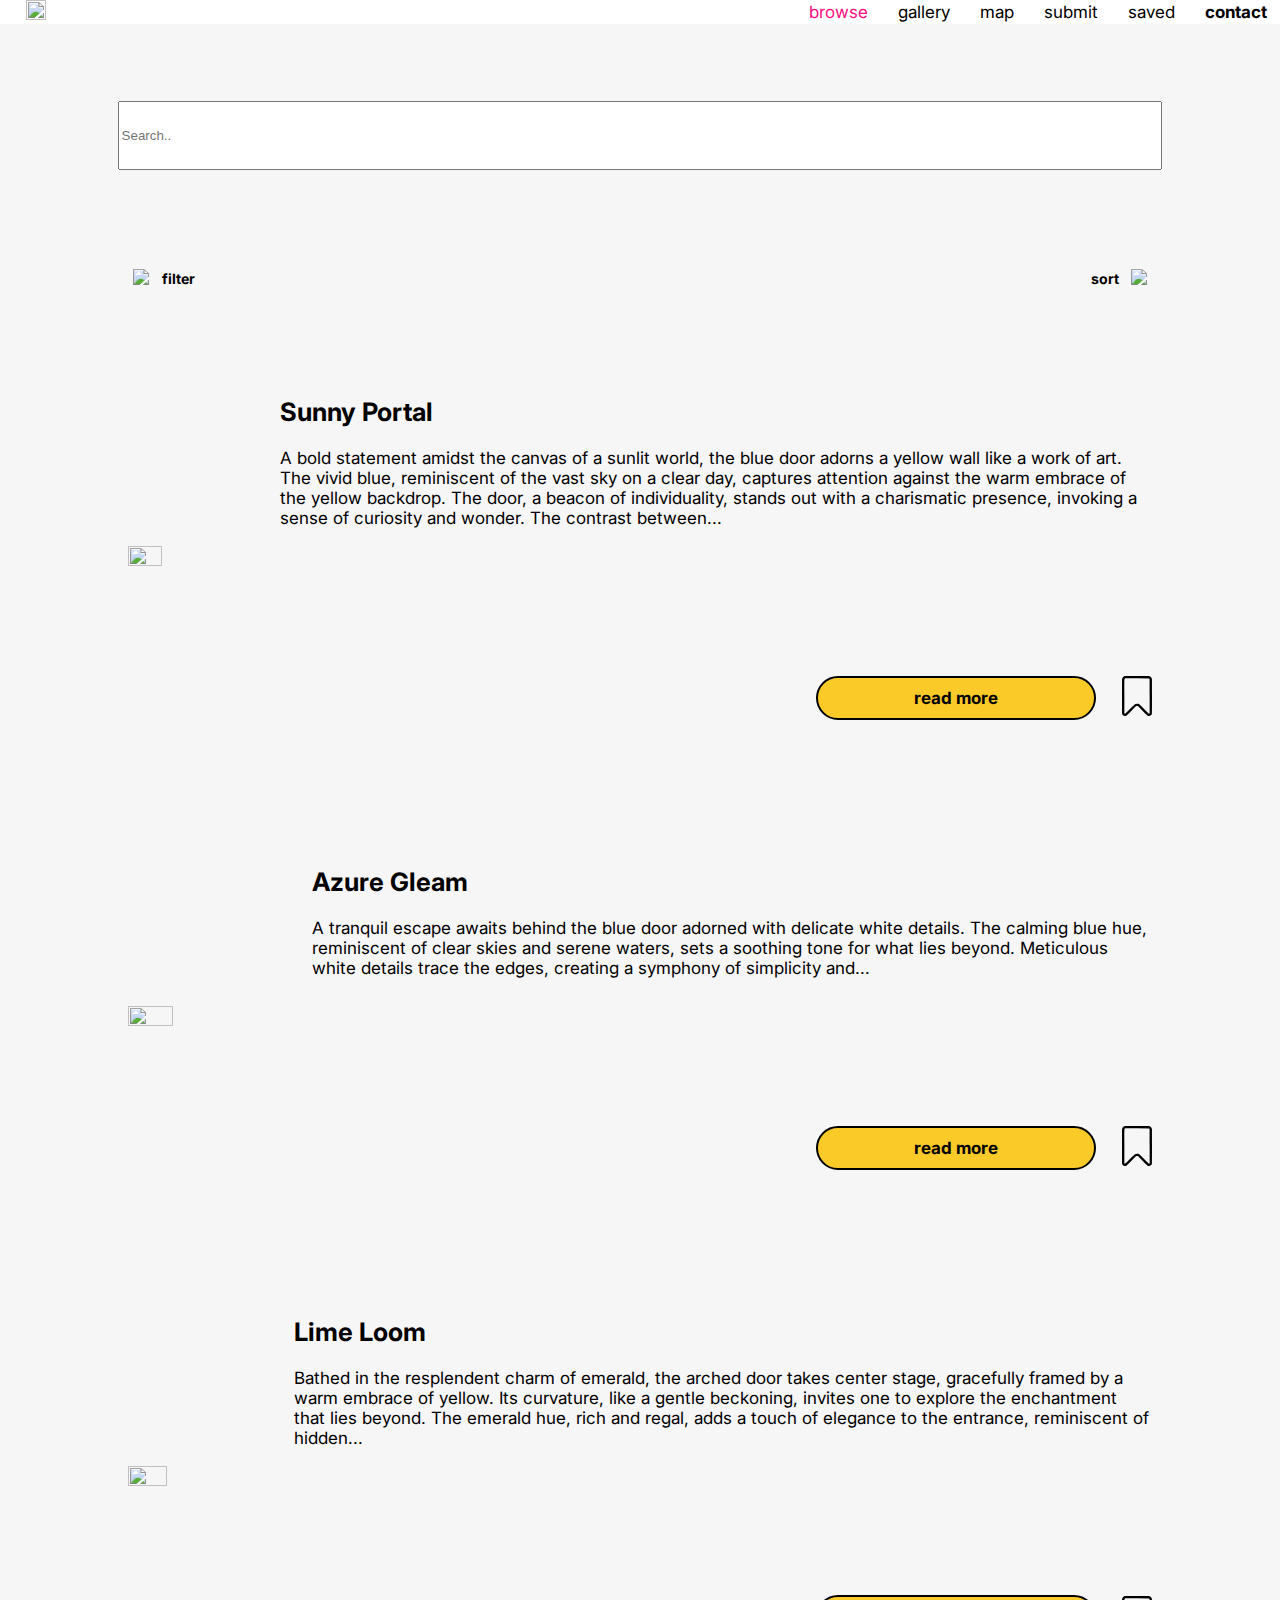
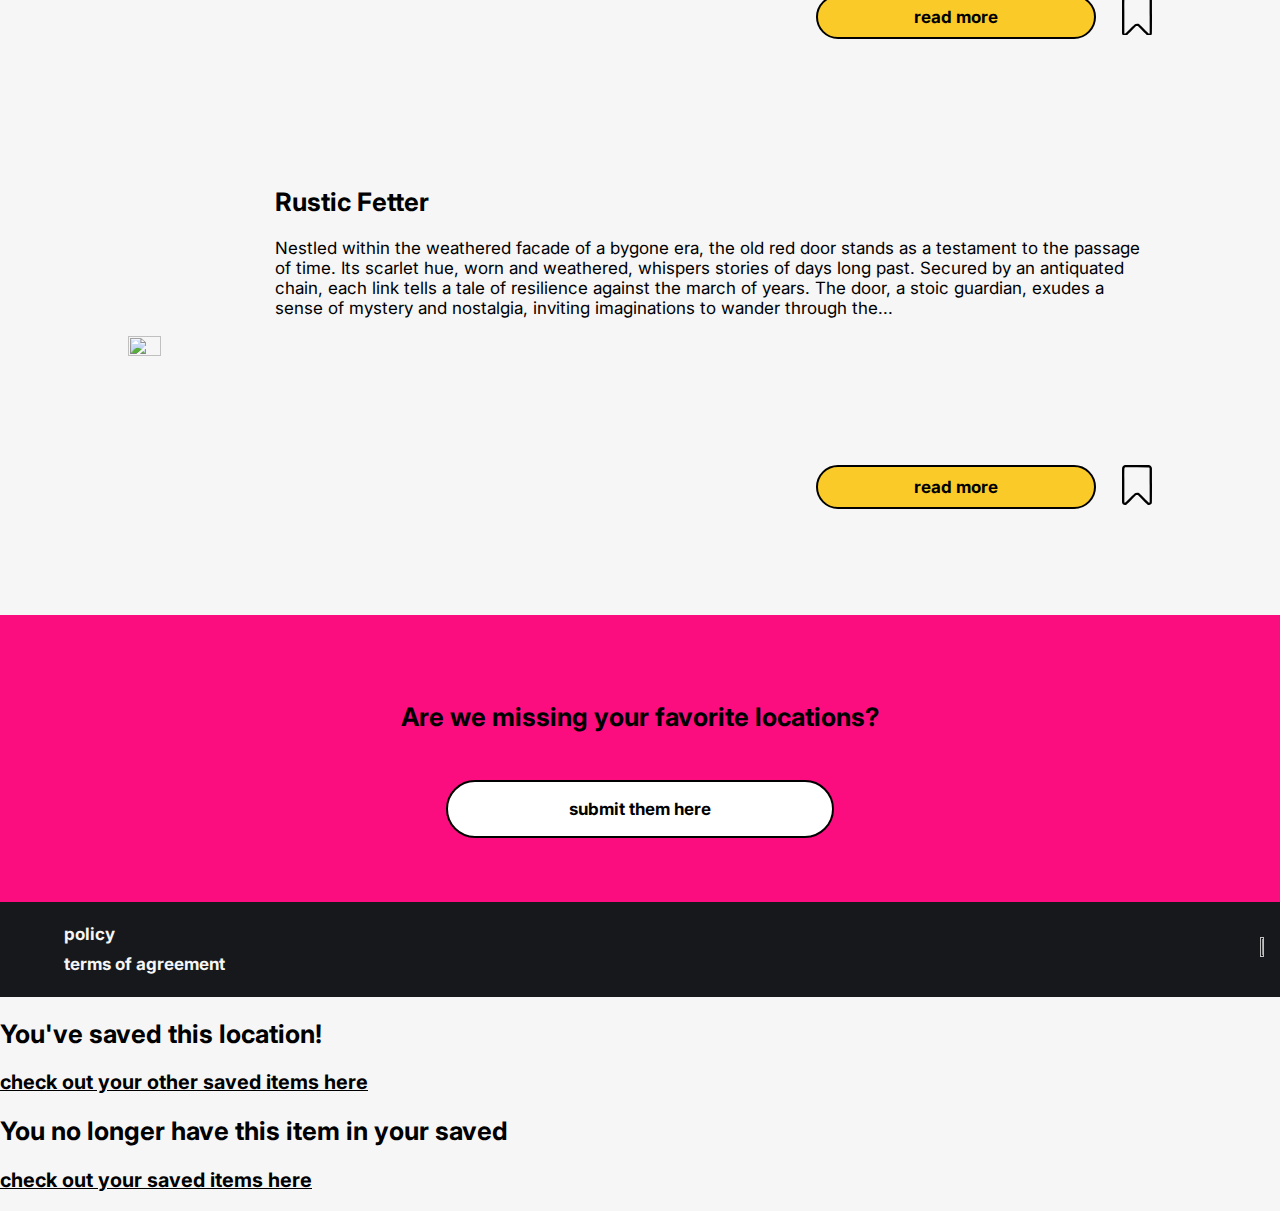
==== browse.html @ c0253677 "Add files via upload" ====
<!DOCTYPE html>
<html lang="en">
  <head>
    <meta charset="UTF-8" />
    <meta name="viewport" content="width=device-width, initial-scale=1.0" />
    <meta http-equiv="X-UA-Compatible" content="ie=edge" />
    <title>Doors of Larnaca</title>
    <link rel="stylesheet" href="css/css.css" />
    <link
      href="https://fonts.googleapis.com/css2?family=Advent+Pro:ital,wght@0,100;0,200;0,300;1,100;1,200;1,300&family=Caveat&family=Inter:wght@100;200;300;400;500;600&family=Pacifico&family=Roboto:ital,wght@0,100;0,300;0,400;0,500;1,300;1,400;1,500&family=Special+Elite&display=swap"
      rel="stylesheet"
    />
  </head>
  <body>
    <!-- navigation -->
    <nav id="navmobile">
      <a href="home.html"
        ><img
          src="images/doorsoflarnaca.png"
          style="width: 40%; margin-left: -5%; padding: 10px"
      /></a>
      <a href="#" id="menumobile"
        ><img id="logo" src="images/menu.png" style="width: 18%; margin-left: 70%"
      /></a>
    </nav>
    <nav id="navdesktop">
      <a href="home.html" style="max-width: 200px;"
        ><img src="images/doorsoflarnaca.png" style="width: 100%;"
      /></a>
      <article class="idk">
        <a href="browse.html" id="onpage">browse</a>
        <a href="error.html">gallery</a>
        <a href="error.html">map</a>
        <a href="error.html">submit</a>
        <a href="saved.html">saved</a>
        <a href="contact.html" style="font-weight: bold;">contact</a>
      </article>
    </nav>
    <main id="browse">

      <input type="text" placeholder="Search.." style="margin-top: 6%; margin-bottom: 6%; width: 81vw; height: 7vh; max-height: 15vw;">

      <div style="display: flex; gap: 70vw;">
        <article style="display: flex; gap: 1vw; align-items: center;">
          <img src="images/filter.png" style="height: 20px; width: auto;">
        <h5>filter</h5>
      </article>
      <article style="display: flex; gap: 1vw; flex-direction: row-reverse; align-items: center;">
        <img src="images/sort.png" style="height: 20px; width: auto;">
        <h5>sort</h5>
      </article>
      </div>
      <!-- main part -->
      <div id="door">
        <img src="images/door 1.jpeg" />
        <article id="doorbox">
          <article>
            <h2>Sunny Portal</h2>
            <p id="descmobile">
              A bold statement amidst the canvas of a sunlit world, the blue
              door adorns a yellow wall like a...
            </p>
            <p id="descdesktop">
              A bold statement amidst the canvas of a sunlit world, the blue
              door adorns a yellow wall like a work of art. The vivid blue,
              reminiscent of the vast sky on a clear day, captures attention
              against the warm embrace of the yellow backdrop. The door, a
              beacon of individuality, stands out with a charismatic presence,
              invoking a sense of curiosity and wonder. The contrast between...
            </p>
          </article>
          <article id="rms">
          <a href="door1.html"><h4 id="button2">read more</h4></a>
          <a href="#"
                  ><svg
                    id="save"
					class="savesmall"
                    xmlns="http://www.w3.org/2000/svg"
                    viewBox="0 0 384.08 511.9"
                  >
                    <defs>
                      <style>
                        .cls-1 {
                          stroke-miterlimit: 10;
                        }

                        .cls-2 {
                          stroke-width: 0px;
                        }
                      </style>
                    </defs>
                    <g id="Layer_2" data-name="Layer 2">
                      <polygon
                        fill="#f6f6f6"
                        class="cls-1"
                        points="30.07 26.03 12.08 89.03 21.07 482.03 37.08 500.03 178.08 367.03 226.08 379.03 343.08 500.03 354.08 488.03 373.08 440.03 365.08 40.03 336.08 14.03 240.08 14.03 30.07 26.03"
                      />
                    </g>
                    <g id="Layer_1" data-name="Layer 1">
                      <path
                        fill="#000000"
                        class="cls-2"
                        d="m36.38,1.43C18.78,5.73,4.48,20.93,1.08,38.93c-1.5,7.9-1.4,436.2.1,443.3,1.7,7.7,5,13.7,10.7,19,8.6,8,18.5,11.5,29.8,10.5,13.5-1.3,11.1.8,76.9-64.8,41.4-41.2,61.2-60.3,63.7-61.4,4.8-1.9,14.8-1.9,19.6,0,2.5,1.1,22.3,20.2,63.7,61.4,65.8,65.6,63.4,63.5,76.9,64.8,18.8,1.7,36-10.5,40.2-28.6,1.1-4.6,1.4-45.6,1.4-222.2,0-142.4-.3-218.5-1-222-3.5-18.4-18.7-34-36.8-37.8C338.18-.57,43.38-.27,36.38,1.43Zm310.1,32c2.1,1.6,4.7,4.7,5.7,7,1.8,4,1.9,11.3,1.9,220.4v216.3l-2.5,2.4c-1.6,1.6-3.5,2.5-5.7,2.5-2.9,0-8.5-5.2-63.3-59.9-64.1-63.9-63.1-63-76.6-66.6-12.4-3.3-29.7-1.1-40.9,5.2-2.7,1.6-27.3,25.3-63,60.8-32.2,32.1-59.5,58.8-60.7,59.4-3.4,1.7-6.2,1.3-8.8-1.4l-2.5-2.4v-216.1c0-235.1-.4-219.7,5.3-225.9,4.9-5.3-3.1-5,157.8-4.8l149.6.2,3.7,2.9Z"
                      />
                    </g>
                  </svg>
                </a>
                </article>
        </article>
      </div>
      <div id="door">
        <img src="images/door 2.jpeg" />
        <article id="doorbox">
          <article>
            <h2>Azure Gleam</h2>
            <p id="descmobile">
              A tranquil escape awaits behind the blue door adorned with
              delicate white details. The calming blue hue...
            </p>
            <p id="descdesktop">
              A tranquil escape awaits behind the blue door adorned with
              delicate white details. The calming blue hue, reminiscent of clear
              skies and serene waters, sets a soothing tone for what lies
              beyond. Meticulous white details trace the edges, creating a
              symphony of simplicity and...
            </p>
          </article>
          <article id="rms">
          <a href="door2.html"><h4 id="button2">read more</h4></a>
          <a href="#"
                  ><svg
                    id="save"
					class="savesmall"
                    xmlns="http://www.w3.org/2000/svg"
                    viewBox="0 0 384.08 511.9"
                  >
                    <defs>
                      <style>
                        .cls-1 {
                          stroke-miterlimit: 10;
                        }

                        .cls-2 {
                          stroke-width: 0px;
                        }
                      </style>
                    </defs>
                    <g id="Layer_2" data-name="Layer 2">
                      <polygon
                        fill="#f6f6f6"
                        class="cls-1"
                        points="30.07 26.03 12.08 89.03 21.07 482.03 37.08 500.03 178.08 367.03 226.08 379.03 343.08 500.03 354.08 488.03 373.08 440.03 365.08 40.03 336.08 14.03 240.08 14.03 30.07 26.03"
                      />
                    </g>
                    <g id="Layer_1" data-name="Layer 1">
                      <path
                        fill="#000000"
                        class="cls-2"
                        d="m36.38,1.43C18.78,5.73,4.48,20.93,1.08,38.93c-1.5,7.9-1.4,436.2.1,443.3,1.7,7.7,5,13.7,10.7,19,8.6,8,18.5,11.5,29.8,10.5,13.5-1.3,11.1.8,76.9-64.8,41.4-41.2,61.2-60.3,63.7-61.4,4.8-1.9,14.8-1.9,19.6,0,2.5,1.1,22.3,20.2,63.7,61.4,65.8,65.6,63.4,63.5,76.9,64.8,18.8,1.7,36-10.5,40.2-28.6,1.1-4.6,1.4-45.6,1.4-222.2,0-142.4-.3-218.5-1-222-3.5-18.4-18.7-34-36.8-37.8C338.18-.57,43.38-.27,36.38,1.43Zm310.1,32c2.1,1.6,4.7,4.7,5.7,7,1.8,4,1.9,11.3,1.9,220.4v216.3l-2.5,2.4c-1.6,1.6-3.5,2.5-5.7,2.5-2.9,0-8.5-5.2-63.3-59.9-64.1-63.9-63.1-63-76.6-66.6-12.4-3.3-29.7-1.1-40.9,5.2-2.7,1.6-27.3,25.3-63,60.8-32.2,32.1-59.5,58.8-60.7,59.4-3.4,1.7-6.2,1.3-8.8-1.4l-2.5-2.4v-216.1c0-235.1-.4-219.7,5.3-225.9,4.9-5.3-3.1-5,157.8-4.8l149.6.2,3.7,2.9Z"
                      />
                    </g>
                  </svg>
                </a>
                </article>
        </article>
      </div>
      <div id="door">
        <img src="images/door 3.jpeg" />
        <article id="doorbox">
          <article>
            <h2>Lime Loom</h2>
            <p id="descmobile">
              Bathed in the resplendent charm of emerald, the arched door takes
              center stage, gracefully framed...
            </p>
            <p id="descdesktop">
              Bathed in the resplendent charm of emerald, the arched door takes
              center stage, gracefully framed by a warm embrace of yellow. Its
              curvature, like a gentle beckoning, invites one to explore the
              enchantment that lies beyond. The emerald hue, rich and regal,
              adds a touch of elegance to the entrance, reminiscent of hidden...
            </p>
          </article>
          <article id="rms">
          <a href="door3.html"><h4 id="button2">read more</h4></a>
          <a href="#"
                  ><svg
                    id="save"
					class="savesmall"
                    xmlns="http://www.w3.org/2000/svg"
                    viewBox="0 0 384.08 511.9"
                  >
                    <defs>
                      <style>
                        .cls-1 {
                          stroke-miterlimit: 10;
                        }

                        .cls-2 {
                          stroke-width: 0px;
                        }
                      </style>
                    </defs>
                    <g id="Layer_2" data-name="Layer 2">
                      <polygon
                        fill="#f6f6f6"
                        class="cls-1"
                        points="30.07 26.03 12.08 89.03 21.07 482.03 37.08 500.03 178.08 367.03 226.08 379.03 343.08 500.03 354.08 488.03 373.08 440.03 365.08 40.03 336.08 14.03 240.08 14.03 30.07 26.03"
                      />
                    </g>
                    <g id="Layer_1" data-name="Layer 1">
                      <path
                        fill="#000000"
                        class="cls-2"
                        d="m36.38,1.43C18.78,5.73,4.48,20.93,1.08,38.93c-1.5,7.9-1.4,436.2.1,443.3,1.7,7.7,5,13.7,10.7,19,8.6,8,18.5,11.5,29.8,10.5,13.5-1.3,11.1.8,76.9-64.8,41.4-41.2,61.2-60.3,63.7-61.4,4.8-1.9,14.8-1.9,19.6,0,2.5,1.1,22.3,20.2,63.7,61.4,65.8,65.6,63.4,63.5,76.9,64.8,18.8,1.7,36-10.5,40.2-28.6,1.1-4.6,1.4-45.6,1.4-222.2,0-142.4-.3-218.5-1-222-3.5-18.4-18.7-34-36.8-37.8C338.18-.57,43.38-.27,36.38,1.43Zm310.1,32c2.1,1.6,4.7,4.7,5.7,7,1.8,4,1.9,11.3,1.9,220.4v216.3l-2.5,2.4c-1.6,1.6-3.5,2.5-5.7,2.5-2.9,0-8.5-5.2-63.3-59.9-64.1-63.9-63.1-63-76.6-66.6-12.4-3.3-29.7-1.1-40.9,5.2-2.7,1.6-27.3,25.3-63,60.8-32.2,32.1-59.5,58.8-60.7,59.4-3.4,1.7-6.2,1.3-8.8-1.4l-2.5-2.4v-216.1c0-235.1-.4-219.7,5.3-225.9,4.9-5.3-3.1-5,157.8-4.8l149.6.2,3.7,2.9Z"
                      />
                    </g>
                  </svg>
                </a>
                </article>
        </article>
      </div>
      <div id="door">
        <img src="images/door 4.jpeg" />
        <article id="doorbox">
          <article>
            <h2>Rustic Fetter</h2>
            <p id="descmobile">
              Nestled within the weathered facade of a bygone era, the old red
              door stands as a testament to the passage of time...
            </p>
            <p id="descdesktop">
              Nestled within the weathered facade of a bygone era, the old red
              door stands as a testament to the passage of time. Its scarlet
              hue, worn and weathered, whispers stories of days long past.
              Secured by an antiquated chain, each link tells a tale of
              resilience against the march of years. The door, a stoic guardian,
              exudes a sense of mystery and nostalgia, inviting imaginations to
              wander through the...
            </p>
          </article>
          <article id="rms">
          <a href="door4.html"><h4 id="button2">read more</h4></a>
          <a href="#"
                  ><svg
                    id="save"
					class="savesmall"
                    xmlns="http://www.w3.org/2000/svg"
                    viewBox="0 0 384.08 511.9"
                  >
                    <defs>
                      <style>
                        .cls-1 {
                          stroke-miterlimit: 10;
                        }

                        .cls-2 {
                          stroke-width: 0px;
                        }
                      </style>
                    </defs>
                    <g id="Layer_2" data-name="Layer 2">
                      <polygon
                        fill="#f6f6f6"
                        class="cls-1"
                        points="30.07 26.03 12.08 89.03 21.07 482.03 37.08 500.03 178.08 367.03 226.08 379.03 343.08 500.03 354.08 488.03 373.08 440.03 365.08 40.03 336.08 14.03 240.08 14.03 30.07 26.03"
                      />
                    </g>
                    <g id="Layer_1" data-name="Layer 1">
                      <path
                        fill="#000000"
                        class="cls-2"
                        d="m36.38,1.43C18.78,5.73,4.48,20.93,1.08,38.93c-1.5,7.9-1.4,436.2.1,443.3,1.7,7.7,5,13.7,10.7,19,8.6,8,18.5,11.5,29.8,10.5,13.5-1.3,11.1.8,76.9-64.8,41.4-41.2,61.2-60.3,63.7-61.4,4.8-1.9,14.8-1.9,19.6,0,2.5,1.1,22.3,20.2,63.7,61.4,65.8,65.6,63.4,63.5,76.9,64.8,18.8,1.7,36-10.5,40.2-28.6,1.1-4.6,1.4-45.6,1.4-222.2,0-142.4-.3-218.5-1-222-3.5-18.4-18.7-34-36.8-37.8C338.18-.57,43.38-.27,36.38,1.43Zm310.1,32c2.1,1.6,4.7,4.7,5.7,7,1.8,4,1.9,11.3,1.9,220.4v216.3l-2.5,2.4c-1.6,1.6-3.5,2.5-5.7,2.5-2.9,0-8.5-5.2-63.3-59.9-64.1-63.9-63.1-63-76.6-66.6-12.4-3.3-29.7-1.1-40.9,5.2-2.7,1.6-27.3,25.3-63,60.8-32.2,32.1-59.5,58.8-60.7,59.4-3.4,1.7-6.2,1.3-8.8-1.4l-2.5-2.4v-216.1c0-235.1-.4-219.7,5.3-225.9,4.9-5.3-3.1-5,157.8-4.8l149.6.2,3.7,2.9Z"
                      />
                    </g>
                  </svg>
                </a>
                </article>
        </article>
      </div>
       <!-- submit -->
       <div id="submit">
        <h2>Are we missing your favorite locations?</h2>
        <a id="button4" href="error.html">
			<h4 >
            submit them here
          </h4>
		</a>
      </div>
      <!-- footer -->
      <div id="footer">
        <article style="margin-left: 5vw;">
          <h4 style="margin-bottom: 0px;">policy</h4>
          <h4 style="margin-top: 10px;">terms of agreement</h4>
        </article>
        <a href="#"><img src="images/instagram-2.png" id="instagram"/></a>
      </div>
    </main>
    <!-- this is the menu for mobile devices -->
    <div id="burgermenu">
      <a href="#" style="display: flex; margin-left: 87vw;"><img src="images/close.png" id="close" style="width: 5vw; padding: 3vw;"/></a>
	  <div class="textlogo">
      <article class="menumobile" style="display: flex; flex-direction: column; justify-content: center;">
        <a href="home.html"class="menutext">home</a>
        <a href="browse.html" id="onpage">browse</a>
        <a href="error.html"class="menutext">gallery</a>
        <a href="error.html"class="menutext">map</a>
        <a href="error.html"class="menutext">submit</a>
        <a href="saved.html"class="menutext">saved</a>
        <a href="contact.html"class="menutext">contact</a>
      </article>
      <img src="images/doorsoflarnaca2.png" />
	</div>
    </div>
    <div id="popupsaved" class="hide">
      <H2> You've saved this location!</H2>
      <a href="saved.html" style="text-decoration-line: underline;"><h3>check out your other saved items here</h3></a>
    </div>
    <div id="popupunsaved" class="hide">
      <H2> You no longer have this item in your saved</H2>
      <a href="saved.html" style="text-decoration-line: underline;"><h3>check out your saved items here</h3></a>
    </div>
    <script src="js/js.js"></script>
  </body>
</html>
---- css/css.css ----
/* universal css */
:root {
  --yellow: #faca28;
  --pink: #fb0d7f;
  --darkbg: #17181b;
  --page: #f6f6f6;
}

.menutext {
  color: #f6f6f6;
}

#save {
  width: 30px;
  height: auto;
}

#rms {
  display: flex;
  gap: 2vw;
  align-items: center;
  margin-right: 0vw;
  align-self: flex-end;
  
}

#savesmall {
  width: 18px;
  height: auto;
}

#author {
  color: var(--pink);
  font-size: large;
  margin-top: 0px;
  padding-top: 0px;
}

.textlogo {
  display: flex; 
  flex-direction:column; 
  align-items: center;
  justify-content: space-between;
  gap: 30vh;
  margin-bottom: 10vh;
  font-size: larger;
}

.menumobile {
  text-align: center;
  gap: 2vh;
}

#welcome {
  display: flex;
  flex-direction: column;
  width: 100%;
  justify-content: center;
  align-items: center;
  height: 100vh;
  gap: 20vh;
}

.contact {
  height: 90vh;
  display: flex;
  flex-direction: column;
  justify-content: center;
  align-items: center;
  gap: 10vh;
}

#door2 {
  display: flex;
  flex-direction: row-reverse;
}

/* animation css */

@keyframes hideshow {
  0% {
    opacity: 0;
  }
  100% {
    opacity: 1;
  }
}

#dol {
  height: 60%;
  width: 60%;
  margin-left: 3%;
  margin-top: 30vh;
}

.dolanimation {
  fill: #ffffff;
  fill-opacity: 0;
  stroke: #ffffff;
  stroke-width: 3px;
  stroke-dasharray: 7000px;
  stroke-dashoffset: 7000px;
  animation: type 3s 1 forwards ease-in;
}
.dolanimation1 {
  fill: #faca28;
  fill-opacity: 0;
  stroke: #faca28;
  stroke-width: 3px;
  stroke-dasharray: 7000px;
  stroke-dashoffset: 7000px;
  animation: type 3s 1 forwards ease-in;
}

@keyframes type {
  0% {
    stroke-dashoffset: 7000px;
    fill-opacity: 0;
  }
  50% {
    fill-opacity: 0;
  }
  100% {
    stroke-dashoffset: 0px;
    fill-opacity: 1;
  }
}

/*back to universal css*/

#index {
  background-color: var(--darkbg);
  color: #f6f6f6;
  height: 100vh;
}

body {
  padding: 0px;
  margin: 0%;
  background-color: var(--page);
  font-family: "Inter";
}

#browse {
  display: flex;
  flex-direction: column;
  justify-content: center;
  align-items: center;
}

#onpage {
  color: var(--pink);
}

a {
  text-decoration: none;
  color: black;
}

#navdesktop,
#navmobile {
  display: flex;
  justify-content: space-between;
  align-items: center;
  background-color: white;
}

#desc {
  background-color: var(--yellow);
  display: flex;
  flex-direction: column;
  align-items: center;
  padding-left: 7%;
  padding-right: 7%;
}

#door {
  display: flex;
  margin-top: 5%;
  margin-bottom: 3%;
}

#doorbox {
  display: flex;
  flex-direction: column;
}

#submit {
  background-color: var(--pink);
  display: flex;
  flex-direction: column;
  align-items: center;
  width: 100vw;
  gap: 3vh;
  margin-top: 5vh;
}

#footer {
  background-color: var(--darkbg);
  color: whitesmoke;
  display: flex;
  justify-content: space-between;
  width: 100vw;
  align-items: center;
}

#landing {
  height: 100%;
  width: 100vw;
  background-image: url(..//images/bg.png);
  background-size: cover;
  color: white;
}

#doorpage {
  display: flex;
}

#recent {
  margin-top: 5%;
  display: flex;
  flex-direction: column;
  justify-content: center;
  align-items: center;
}

#insta {
  width: 3vw;
  height: auto;
  margin-right: 5vw;
}


















/* css for desktop */

@media only screen and (min-width: 1001px) {
  #navmobile,
  #welcomemobile,
  #burgermenu,
  #descmobile,
  #mapmobile {
    display: none;
  }

  body {
    font-size: 17px;
  }

  #navdesktop {
    padding-left: 2%;
    padding-right: 1%;
  }
  #rms2 {
    display: flex;
    gap: 2vw;
    align-items: center;
    flex-direction: row-reverse;
    align-self: flex-start;
  }
  #landing {
    height: 100vh;
  }

  #submit,
  #desc {
    padding-top: 5%;
    padding-bottom: 5%;
  }

  img {
    width: 34%;
    height: 34%;
  }
  .idk {
    display: inline-flex;
    gap: 30px;
  }
  #button {
    background-color: white;
    color: black;
    width: 30%;
    height: 54px;
    display: flex;
    justify-content: center;
    align-items: center;
    border-radius: 34px;
    border-style: solid;
    border-width: 2px;
  }

  #button2 {
    background-color: var(--yellow);
    color: black;
    padding: 10px;
    text-align: center;
    width: 20vw;
    border-radius: 34px;
    border-style: solid;
    border-width: 2px;
  }

  #button3 {
    background-color: var(--pink);
    color: black;
    padding: 10px;
    text-align: center;
    width: 40%;
    border-radius: 34px;
    border-style: solid;
    border-width: 2px;
  }

  #button4 {
    background-color: white;
    color: black;
    width: 30%;
    height: 54px;
    display: flex;
    justify-content: center;
    align-items: center;
    border-radius: 34px;
    border-style: solid;
    border-width: 2px;
  }

  #doorbox {
    gap: 12vh;
  }


  #button5 {
    background-color: var(--pink);
    color: black;
    border-color: #17181b;
    font-size: x-large;
    font-weight: bold;
    width: 30%;
    height: 54px;
    display: flex;
    justify-content: center;
    align-items: center;
    border-radius: 34px;
    border-style: solid;
    border-width: 2px;
  }

  #doorpic {
    height: 80vh;
    width: auto;
  }

  #doordiv {
    display: flex;
    width: 90vw;
    margin-left: 5vw;
    margin-top: 10vh;
    gap: 4vh;
    margin-bottom: 6vh;
  }

  #doorpage {
    display: flex;
    justify-content: space-between;
    width: 100%;
    text-align: left;
  }

  #anotherdoor {
    display: flex;
    flex-direction: column;
    align-items: center;
    justify-content: space-between;
  }
  .menumobile {
    visibility: hidden;
  }

  #door,
  #door2 {
    display: flex;
    align-items: center;
    justify-content: center;
    margin-left: 5%;
    margin-right: 5%;
    gap: 5%;
    width: 80%;
  }

  #recent {
    margin-top: 15vh;
    margin-bottom: 10vh;
    display: flex;
    flex-direction: column;
    gap: 6vh;
  }
}


















/* css for tablets */

@media only screen and (min-width: 506px) and (max-width: 1000px) {
  #navmobile,
  #welcomemobile,
  #burgermenu,
  #descmobile,
  #mapmobile {
    display: none;
  }

  body {
    font-size: 16px;
  }

  #navdesktop {
    padding-left: 2%;
    padding-right: 1%;
  }

  #landing {
    height: 100vh;
  }

  #submit,
  #desc {
    padding-top: 5%;
    padding-bottom: 5%;
  }

  img{
    width: 40vw;
  }
  .idk {
    display: inline-flex;
    gap: 10px;
  }
  #button {
    background-color: white;
    color: black;
    width: 30%;
    height: 54px;
    display: flex;
    justify-content: center;
    align-items: center;
    border-radius: 34px;
    border-style: solid;
    border-width: 2px;
  }

  #rms2 {
    display: flex;
    gap: 2vw;
    align-items: center;
    flex-direction: row-reverse;
    align-self: flex-start;
  }

  #button2 {
    background-color: var(--yellow);
    color: black;
    padding: 10px;
    text-align: center;
    width: 20vw;
    border-radius: 34px;
    border-style: solid;
    border-width: 2px;
  }

  #button3 {
    background-color: var(--pink);
    color: black;
    padding: 10px;
    text-align: center;
    width: 30%;
    border-radius: 34px;
    border-style: solid;
    border-width: 2px;
  }

  #button4 {
    background-color: white;
    color: black;
    width: 30%;
    height: 54px;
    display: flex;
    justify-content: center;
    align-items: center;
    border-radius: 34px;
    border-style: solid;
    border-width: 2px;
  }

  #button5 {
    background-color: var(--pink);
    color: black;
    border-color: #17181b;
    width: 30%;
    height: 54px;
    display: flex;
    justify-content: center;
    align-items: center;
    border-radius: 34px;
    border-style: solid;
    border-width: 2px;
  }

  #doorpic {
    width: 50%;
  }

  #doordiv {
    display: flex;
  }

  #doorpage {
    display: flex;
  }

  #doorbox {
    display: flex;
    flex-direction: column;
    justify-content: space-between;
    height: 100%;
  }

  #anotherdoor {
    display: flex;
    flex-direction: column;
    justify-content: space-between;
  }
  .menumobile {
    visibility: hidden;
  }
  #door,
  #door2 {
    display: flex;
    align-items: center;
    justify-content: center;
    margin-left: 5%;
    margin-right: 5%;
    gap: 5%;
  }

  #recent {
    margin-top: 10vh;
    margin-bottom: 10vh;
    display: flex;
    flex-direction: column;
    gap: 6vh;
  }
}



















/* css for mobile */

@media only screen and (max-width: 505px) and (min-width: 301px) {
  #navdesktop,
  #welcomedesktop,
  #burgermenu,
  #descdesktop,
  .mapdesktop {
    display: none;
  }

  #dol {
    max-width: 90%;
  }

  body {
    font-size: 16px;
  }

  #navmobile {
    padding-left: 5%;
    margin-bottom: 0%;
    margin-right: 0%;
  }

  img {
    width: 45%;
    height: 45%;
  }

  #button {
    background-color: white;
    color: black;
    width: 35%;
    height: 43px;
    display: flex;
    justify-content: center;
    align-items: center;
    border-radius: 34px;
    border-style: solid;
    border-width: 2px;
  }

  #button2 {
    background-color: var(--yellow);
    color: black;
    padding: 10px;
    text-align: center;
    width: 75%;
    border-radius: 34px;
    border-style: solid;
    border-width: 2px;
  }

  #rms2 {
    display: flex;
    gap: 2.5vw;
    align-items: center;
    flex-direction: row-reverse;
    align-self: flex-start;
  }
  
  #rms {
    gap: 3vw;
  }

  #button3 {
    background-color: var(--pink);
    color: black;
    padding: 10px;
    text-align: center;
    width: 60%;
    border-radius: 34px;
    border-style: solid;
    border-width: 2px;
  }
  #button4 {
    background-color: white;
    color: black;
    width: 50%;
    height: 43px;
    display: flex;
    justify-content: center;
    align-items: center;
    border-radius: 34px;
    border-style: solid;
    border-width: 2px;
  }

  #button5 {
    background-color: var(--pink);
    color: black;
    width: 35%;
    height: 43px;
    display: flex;
    justify-content: center;
    align-items: center;
    border-radius: 34px;
    border-style: solid;
    border-width: 2px;
  }

  #submit,
  #desc {
    padding-top: 10%;
    padding-bottom: 10%;
    text-align: center;
  }

  #landing {
    height: 90vh;
  }

  #burgermenu {
    background-color: var(--darkbg);
    position: fixed;
    z-index: 100;
    margin-top: 0%;
    margin-left: 0%;
    top: 0rem;
    right: 0rem;
    width: 100vw;
    height: 100vh;
    display: flex;
    flex-direction: column;
    justify-content: space-between;
  }

  #doorpic {
    width: 85%;
    margin-top: 15%;
  }

  #doordiv {
    margin-left: 12%;
  }

  #dol {
    height: auto;
    width: 100vw;
    margin-left: 3%;
    margin-top: 50vh;
  }

  #door,
  #door2 {
    display: flex;
    align-items: center;
    justify-content: center;
    margin-left: 5%;
    margin-right: 5%;
    gap: 5%;
  }

  #recent {
    margin-top: 10vh;
    margin-bottom: 10vh;
    display: flex;
    flex-direction: column;
    gap: 6vh;
  }

  #burgermenu {
    visibility: hidden;
  }

  #save {
    width: auto;
    height: 30px;
  }
}























/* css for small mobile */

@media only screen and (max-width: 300px) {
  #navdesktop,
  #welcomedesktop,
  #burgermenu,
  #descdesktop,
  .mapdesktop {
    display: none;
  }

  #dol {
    max-width: 90%;
  }

  body {
    font-size: 13px;
  }

  #navmobile {
    padding-left: 5%;
    margin-bottom: 0%;
    margin-right: 0%;
  }

  img {
    width: 90%;
    height: 90%;
  }

  #button {
    background-color: white;
    color: black;
    width: 35%;
    height: 43px;
    display: flex;
    justify-content: center;
    align-items: center;
    border-radius: 34px;
    border-style: solid;
    border-width: 2px;
  }

  #button2 {
    background-color: var(--yellow);
    color: black;
    padding: 10px;
    text-align: center;
    width: 60%;
    border-radius: 34px;
    border-style: solid;
    border-width: 2px;
  }

  #button3 {
    background-color: var(--pink);
    color: black;
    padding: 10px;
    text-align: center;
    width: 60%;
    border-radius: 34px;
    border-style: solid;
    border-width: 2px;
  }
  #button4 {
    background-color: white;
    color: black;
    width: 60%;
    height: 43px;
    display: flex;
    justify-content: center;
    align-items: center;
    border-radius: 34px;
    border-style: solid;
    border-width: 2px;
  }

  #button5 {
    background-color: var(--pink);
    color: black;
    width: 60%;
    height: 43px;
    display: flex;
    justify-content: center;
    align-items: center;
    border-radius: 34px;
    border-style: solid;
    border-width: 2px;
  }

  #submit,
  #desc {
    padding-top: 10%;
    padding-bottom: 10%;
    text-align: center;
  }

  #landing {
    height: 90vh;
  }

  #burgermenu {
    background-color: var(--darkbg);
    position: fixed;
    z-index: 100;
    margin-top: 0%;
    margin-left: 0%;
    top: 0rem;
    right: 0rem;
    width: 100vw;
    height: 100vh;
  }

  #doorpic {
    width: 85%;
    margin-top: 15%;
  }

  #doordiv {
    margin-left: 12%;
  }

  #dol {
    height: auto;
    width: 100vw;
    margin-left: 3%;
    margin-top: 60vh;
  }

  #door,
  #door2 {
    display: flex;
    flex-direction: column;
    justify-content: center;
    align-content: center;
    margin-left: 5%;
    margin-right: 5%;
    gap: 5%;
  }

#burgermenu {
    visibility: hidden;
  }
}
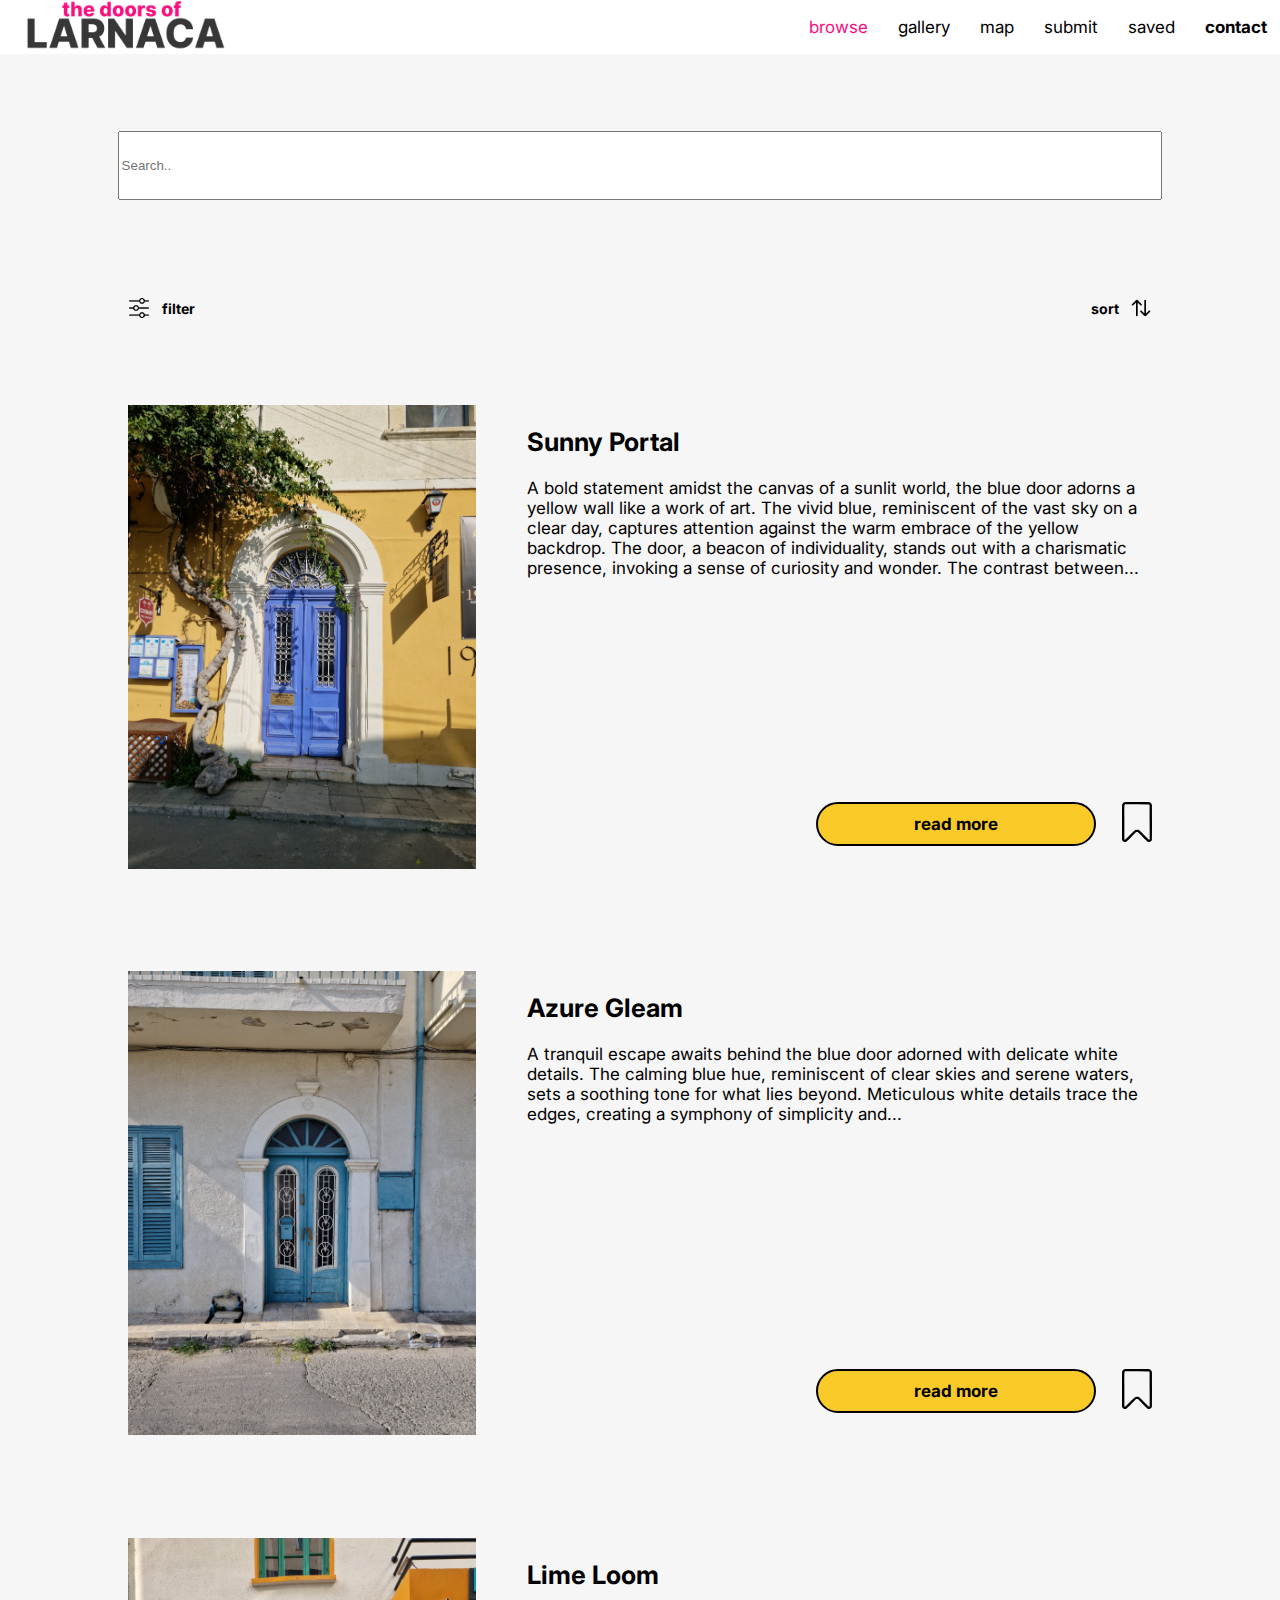
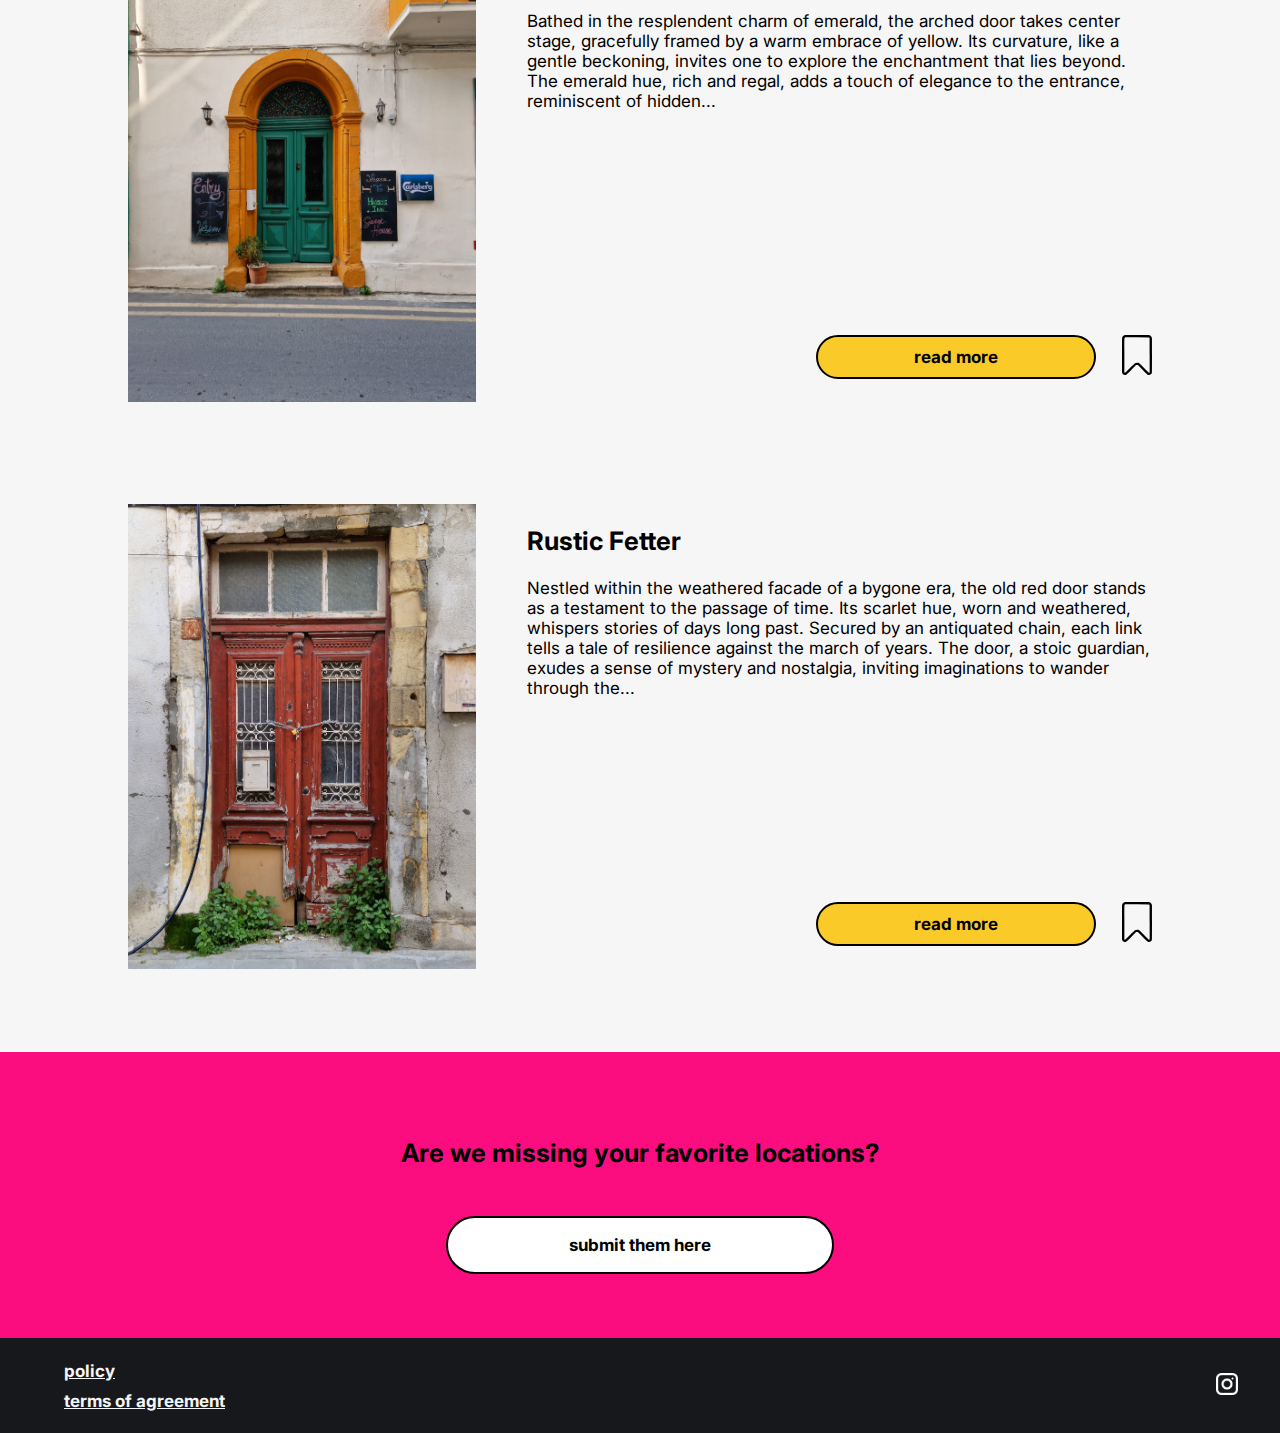
==== commit 8af0be99: "Add files via upload" ====
--- a/browse.html
+++ b/browse.html
@@ -4,7 +4,7 @@
     <meta charset="UTF-8" />
     <meta name="viewport" content="width=device-width, initial-scale=1.0" />
     <meta http-equiv="X-UA-Compatible" content="ie=edge" />
-    <title>Doors of Larnaca</title>
+    <title>Doors of Larnaca - browse</title>
     <link rel="stylesheet" href="css/css.css" />
     <link
       href="https://fonts.googleapis.com/css2?family=Advent+Pro:ital,wght@0,100;0,200;0,300;1,100;1,200;1,300&family=Caveat&family=Inter:wght@100;200;300;400;500;600&family=Pacifico&family=Roboto:ital,wght@0,100;0,300;0,400;0,500;1,300;1,400;1,500&family=Special+Elite&display=swap"
--- a/css/css.css
+++ b/css/css.css
@@ -6,6 +6,61 @@
   --page: #f6f6f6;
 }
 
+#popupsaved,
+#popupunsaved {
+  border-radius: 20px;
+  width: 50vw;
+  height: 25vh;
+  border-color: var(--pink);
+  border-radius: 34px;
+  border-style: solid;
+  border-width: 2px;
+  background-color: var(--page);
+  z-index: 100;
+  position: fixed;
+  top: 50%;
+  left: 50%;
+  transform: translate(-50%, -50%);
+  display: flex;
+  flex-direction: column;
+  display: none;
+  visibility: hidden;
+  transition: opacity 0.6s ease;
+  text-align: center;
+  padding: 20px;
+}
+
+#mappopup {
+  border-radius: 20px;
+  width: 58vw;
+  height: 75vh;
+  border-color: var(--pink);
+  border-radius: 34px;
+  border-style: solid;
+  border-width: 2px;
+  background-color: var(--page);
+  z-index: 100;
+  position: fixed;
+  top: 50%;
+  left: 50%;
+  transform: translate(-50%, -50%);
+  display: none;
+  flex-direction: column;
+  padding: 2%;
+}
+
+#mapsize {
+  flex: 1;
+  margin-top: 2%;
+  max-width: 100%; 
+  border: 0;
+  width: 100%; 
+  height: 92%;
+}
+.hide {
+  display: none;
+}
+
 .menutext {
   color: #f6f6f6;
 }
@@ -21,7 +76,6 @@
   align-items: center;
   margin-right: 0vw;
   align-self: flex-end;
-  
 }
 
 #savesmall {
@@ -37,8 +91,8 @@
 }
 
 .textlogo {
-  display: flex; 
-  flex-direction:column; 
+  display: flex;
+  flex-direction: column;
   align-items: center;
   justify-content: space-between;
   gap: 30vh;
@@ -202,6 +256,7 @@
   justify-content: space-between;
   width: 100vw;
   align-items: center;
+  text-decoration-line: underline;
 }
 
 #landing {
@@ -230,22 +285,10 @@
   margin-right: 5vw;
 }
 
-
-
-
-
-
-
-
-
-
-
-
-
-
-
-
-
+#mapmobile {
+  width: 70vw;
+  margin-bottom: 10vh;
+}
 
 /* css for desktop */
 
@@ -287,6 +330,7 @@
     width: 34%;
     height: 34%;
   }
+
   .idk {
     display: inline-flex;
     gap: 30px;
@@ -340,17 +384,38 @@
   }
 
   #doorbox {
-    gap: 12vh;
-  }
-
+    display: flex;
+    flex-direction: column;
+    align-items: stretch;
+    flex: 1;
+    align-self: stretch;
+    justify-content: space-between;
+  }
 
   #button5 {
     background-color: var(--pink);
     color: black;
     border-color: #17181b;
-    font-size: x-large;
+    font-size: large;
     font-weight: bold;
-    width: 30%;
+    width: 30vw;
+    height: 54px;
+    display: flex;
+    justify-content: center;
+    align-items: center;
+    border-radius: 34px;
+    border-style: solid;
+    border-width: 2px;
+  }
+
+
+  #button6 {
+    background-color: var(--page);
+    color: black;
+    border-color: #17181b;
+    font-size: large;
+    font-weight: bold;
+    width: 30vw;
     height: 54px;
     display: flex;
     justify-content: center;
@@ -377,7 +442,6 @@
   #doorpage {
     display: flex;
     justify-content: space-between;
-    width: 100%;
     text-align: left;
   }
 
@@ -410,23 +474,6 @@
     gap: 6vh;
   }
 }
-
-
-
-
-
-
-
-
-
-
-
-
-
-
-
-
-
 
 /* css for tablets */
 
@@ -458,7 +505,7 @@
     padding-bottom: 5%;
   }
 
-  img{
+  img {
     width: 40vw;
   }
   .idk {
@@ -525,7 +572,21 @@
     background-color: var(--pink);
     color: black;
     border-color: #17181b;
-    width: 30%;
+    width: 30vw;
+    height: 54px;
+    display: flex;
+    justify-content: center;
+    align-items: center;
+    border-radius: 34px;
+    border-style: solid;
+    border-width: 2px;
+  }
+
+  #button6 {
+    background-color: var(--page);
+    color: black;
+    border-color: #17181b;
+    width: 30vw;
     height: 54px;
     display: flex;
     justify-content: center;
@@ -548,20 +609,25 @@
   }
 
   #doorbox {
+    justify-content: space-between;
+    gap: 30%;
+  }
+
+  #anotherdoor {
     display: flex;
     flex-direction: column;
     justify-content: space-between;
-    height: 100%;
-  }
-
-  #anotherdoor {
-    display: flex;
-    flex-direction: column;
-    justify-content: space-between;
   }
   .menumobile {
     visibility: hidden;
   }
+
+  #instagram {
+    width: 5vw;
+    height: auto;
+    margin-right: 3vw;
+  }
+
   #door,
   #door2 {
     display: flex;
@@ -579,26 +645,34 @@
     flex-direction: column;
     gap: 6vh;
   }
-}
-
-
-
-
-
-
-
-
-
-
-
-
-
-
-
-
-
-
-
+
+  #doorpic {
+    width: 37vw;
+    height: auto;
+  }
+
+  #doordiv {
+    display: flex;
+    width: 90vw;
+    margin-left: 5vw;
+    margin-top: 10vh;
+    gap: 4vh;
+    margin-bottom: 6vh;
+  }
+
+  #doorpage {
+    display: flex;
+    justify-content: space-between;
+    text-align: left;
+  }
+
+  #anotherdoor {
+    display: flex;
+    flex-direction: column;
+    align-items: center;
+    justify-content: space-between;
+}
+}
 /* css for mobile */
 
 @media only screen and (max-width: 505px) and (min-width: 301px) {
@@ -614,6 +688,10 @@
     max-width: 90%;
   }
 
+  #pmobile {
+    width: 70vw;
+  }
+
   body {
     font-size: 16px;
   }
@@ -647,10 +725,11 @@
     color: black;
     padding: 10px;
     text-align: center;
-    width: 75%;
-    border-radius: 34px;
-    border-style: solid;
-    border-width: 2px;
+    width: 80%;
+    border-radius: 34px;
+    border-style: solid;
+    border-width: 2px;
+    font-size: 12px;
   }
 
   #rms2 {
@@ -660,7 +739,7 @@
     flex-direction: row-reverse;
     align-self: flex-start;
   }
-  
+
   #rms {
     gap: 3vw;
   }
@@ -691,7 +770,7 @@
   #button5 {
     background-color: var(--pink);
     color: black;
-    width: 35%;
+    width: 35vw;
     height: 43px;
     display: flex;
     justify-content: center;
@@ -701,6 +780,18 @@
     border-width: 2px;
   }
 
+  #button6 {
+    background-color: var(--page);
+    color: black;
+    width: 35vw;
+    height: 43px;
+    display: flex;
+    justify-content: center;
+    align-items: center;
+    border-radius: 34px;
+    border-style: solid;
+    border-width: 2px;
+  }
   #submit,
   #desc {
     padding-top: 10%;
@@ -760,7 +851,11 @@
     flex-direction: column;
     gap: 6vh;
   }
-
+#doorpage {
+  width: 75vw;
+    display: flex;
+    justify-content: space-between;
+}
   #burgermenu {
     visibility: hidden;
   }
@@ -771,34 +866,11 @@
   }
 }
 
-
-
-
-
-
-
-
-
-
-
-
-
-
-
-
-
-
-
-
-
-
-
 /* css for small mobile */
 
 @media only screen and (max-width: 300px) {
   #navdesktop,
   #welcomedesktop,
-  #burgermenu,
   #descdesktop,
   .mapdesktop {
     display: none;
@@ -810,6 +882,14 @@
 
   body {
     font-size: 13px;
+  }
+
+  #rms2 {
+    display: flex;
+    gap: 2vw;
+    align-items: center;
+    flex-direction: row-reverse;
+    align-self: flex-start;
   }
 
   #navmobile {
@@ -841,10 +921,11 @@
     color: black;
     padding: 10px;
     text-align: center;
-    width: 60%;
-    border-radius: 34px;
-    border-style: solid;
-    border-width: 2px;
+    width: 60vw;
+    border-radius: 34px;
+    border-style: solid;
+    border-width: 2px;
+    font-size: 12px;
   }
 
   #button3 {
@@ -882,6 +963,22 @@
     border-style: solid;
     border-width: 2px;
   }
+
+  #button6 {
+    background-color: var(--page);
+    color: black;
+    width: 60%;
+    height: 43px;
+    display: flex;
+    justify-content: center;
+    align-items: center;
+    border-radius: 34px;
+    border-style: solid;
+    border-width: 2px;
+  }
+#under {
+  flex-direction: column;
+}
 
   #submit,
   #desc {
@@ -914,13 +1011,15 @@
   #doordiv {
     margin-left: 12%;
   }
-
   #dol {
     height: auto;
     width: 100vw;
     margin-left: 3%;
     margin-top: 60vh;
   }
+  #pmobile {
+    width: 70vw;
+  }
 
   #door,
   #door2 {
@@ -933,7 +1032,12 @@
     gap: 5%;
   }
 
-#burgermenu {
+  #burgermenu {
     visibility: hidden;
   }
-}
+  #doorpage {
+    width: 75vw;
+    display: flex;
+    justify-content: space-between;
+  }
+}
